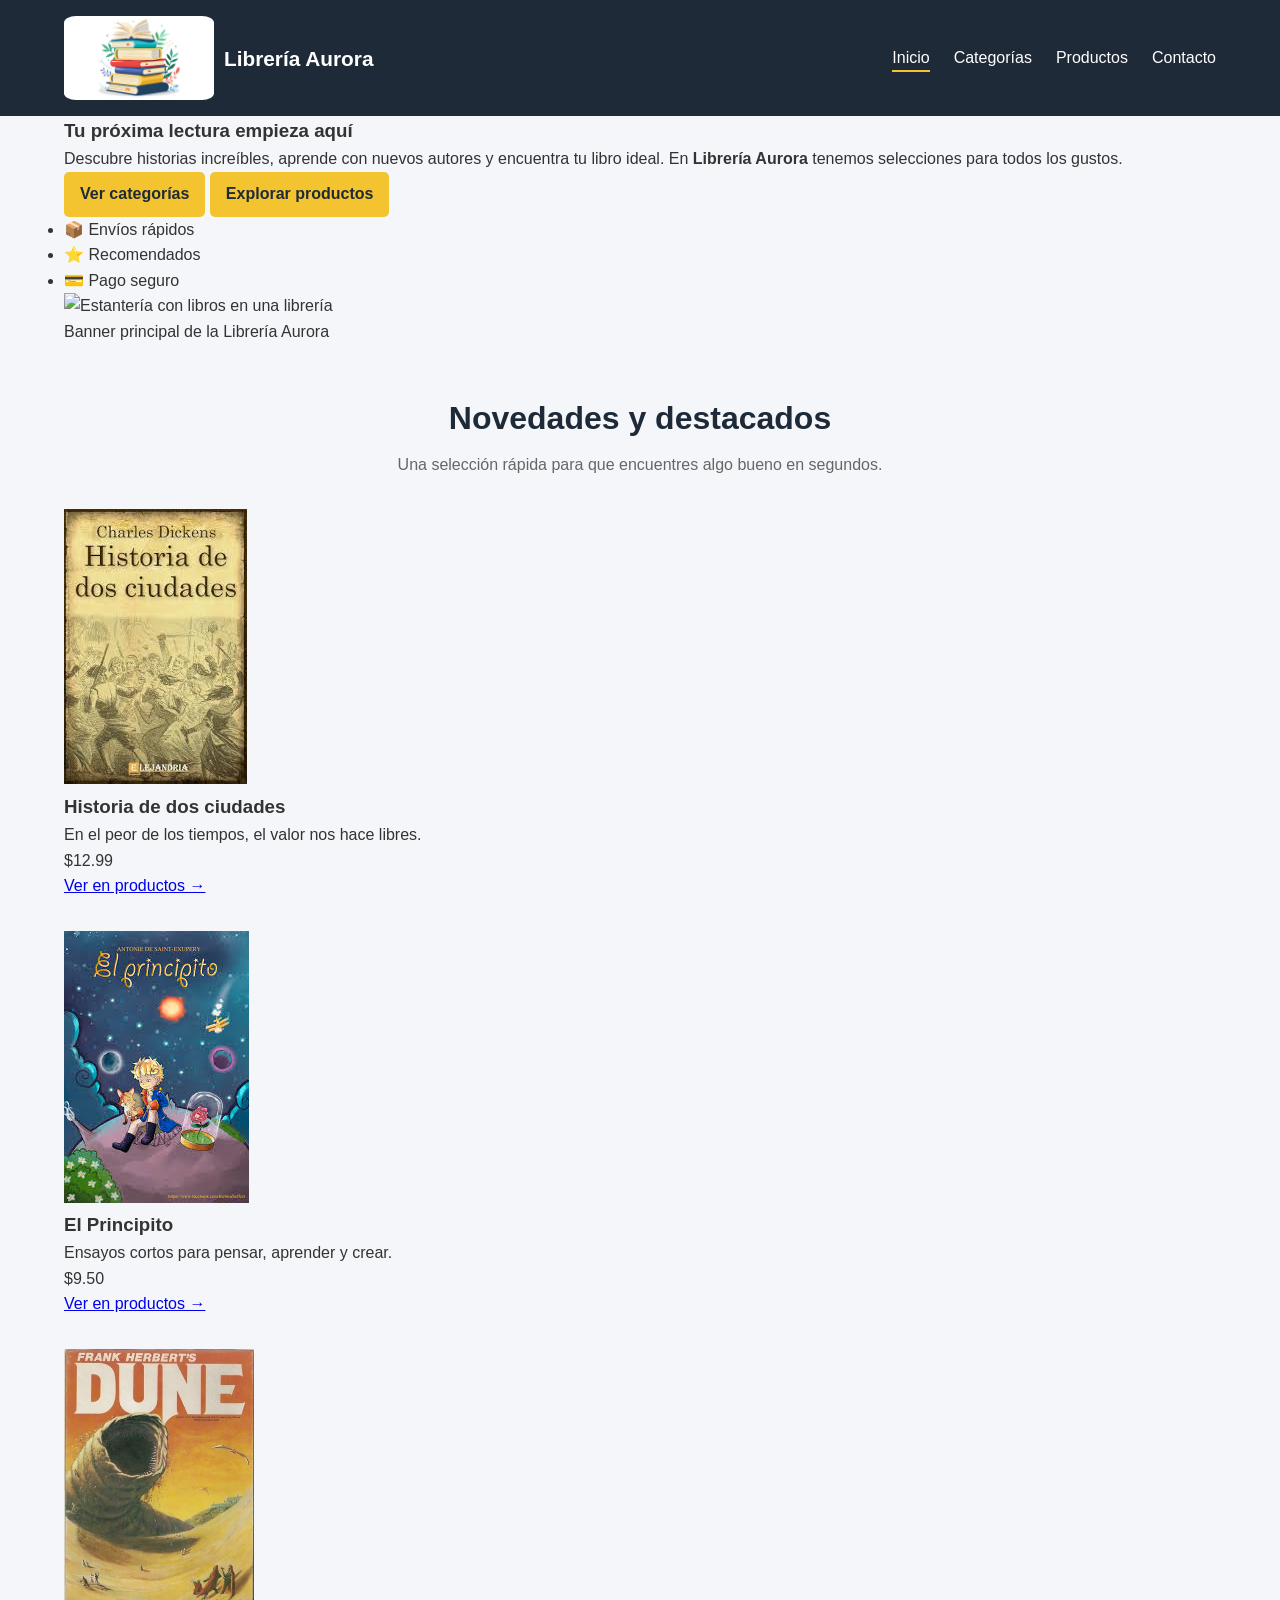
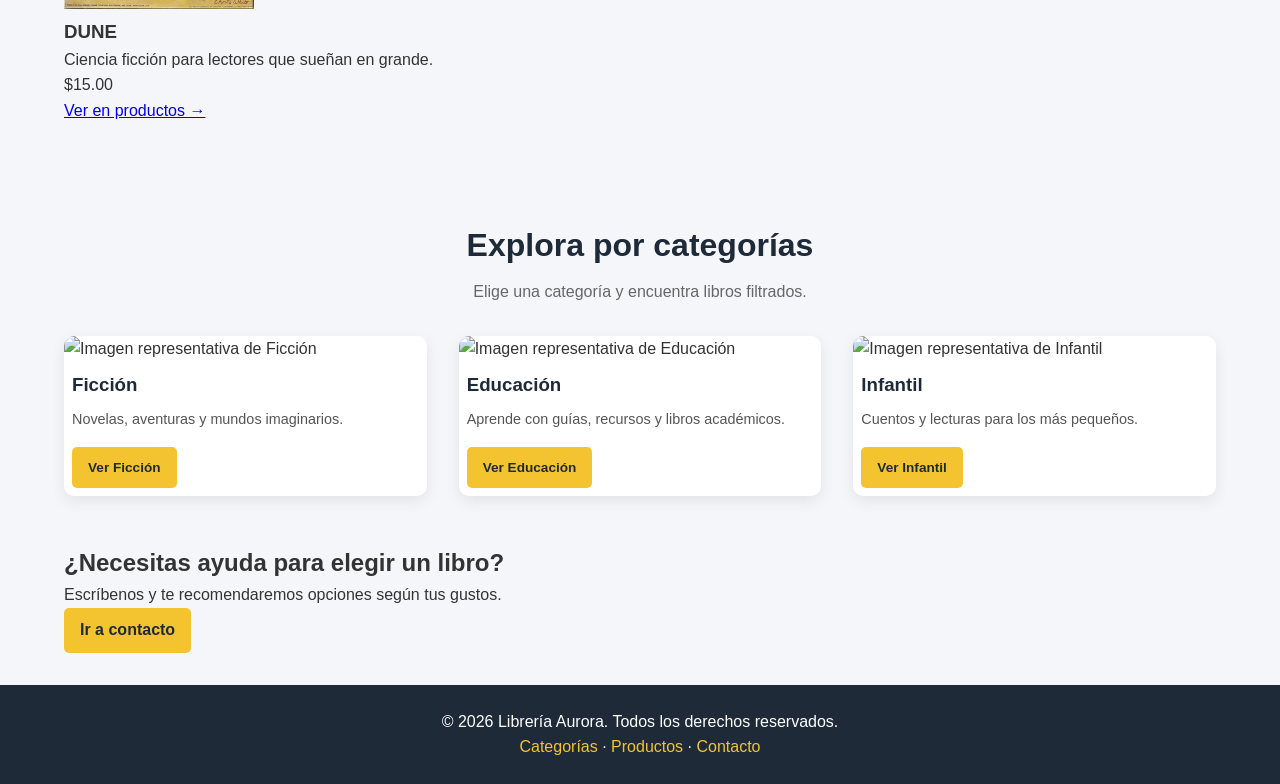
==== Proyecto-Final/index.html @ cc917394 "Add files via upload" ====
<!DOCTYPE html>
<html lang="es">
<head>
  <meta charset="UTF-8" />
  <meta name="viewport" content="width=device-width, initial-scale=1.0" />
  <title>Librería Aurora | Bienvenida</title>
  <link rel="stylesheet" href="assets/css/styles.css" />
</head>

<body>
  <header class="site-header">
    <div class="container header-content">
      <a class="brand" href="index.html" aria-label="Ir al inicio">
        <img src="assets/img/Logo librería.jpg" alt="Logo Librería Aurora" class="brand__logo">
        <span class="brand__name">Librería Aurora</span>
      </a>

      <nav class="nav" aria-label="Navegación principal">
        <ul class="nav__list">
          <li class="nav__item"><a class="nav__link is-active" href="index.html">Inicio</a></li>
          <li class="nav__item"><a class="nav__link" href="categorias.html">Categorías</a></li>
          <li class="nav__item"><a class="nav__link" href="productos.html">Productos</a></li>
          <li class="nav__item"><a class="nav__link" href="contacto.html">Contacto</a></li>
        </ul>
      </nav>
    </div>
  </header>

  <main>
    <!-- HERO / BANNER -->
    <section class="hero" aria-label="Sección principal">
      <div class="container hero__content">
        <article class="hero__text">
          <h1 class="hero__title">Tu próxima lectura empieza aquí</h1>
          <p class="hero__subtitle">
            Descubre historias increíbles, aprende con nuevos autores y encuentra tu libro ideal.
            En <strong>Librería Aurora</strong> tenemos selecciones para todos los gustos.
          </p>

          <div class="hero__actions">
            <a class="btn btn--primary" href="categorias.html">Ver categorías</a>
            <a class="btn btn--outline" href="productos.html">Explorar productos</a>
          </div>

          <ul class="hero__badges" aria-label="Beneficios de la tienda">
            <li class="badge">📦 Envíos rápidos</li>
            <li class="badge">⭐ Recomendados</li>
            <li class="badge">💳 Pago seguro</li>
          </ul>
        </article>

        <figure class="hero__media">
          <!-- Reemplaza la imagen por tu banner real -->
          <img
            src="assets/img/banners/banner-libreria.jpg"
            alt="Estantería con libros en una librería"
            class="hero__img"
          />
          <figcaption class="sr-only">Banner principal de la Librería Aurora</figcaption>
        </figure>
      </div>
    </section>

    <!-- SECCIÓN DESTACADOS -->
    <section class="section" aria-label="Sección de novedades y destacados">
      <div class="container">
        <header class="section__header">
          <h2 class="section__title">Novedades y destacados</h2>
          <p class="section__subtitle">
            Una selección rápida para que encuentres algo bueno en segundos.
          </p>
        </header>

        <div class="grid">
          <article class="card">
            <img
              class="card__img"
              src="assets/img/Portada historia de dos ciudades.jpg"
              alt="Portada del libro Historia de dos ciudades"
            />
            <div class="card__body">
              <h3 class="card__title">Historia de dos ciudades</h3>
              <p class="card__text">En el peor de los tiempos, el valor nos hace libres.</p>
              <p class="card__price">$12.99</p>
              <a class="card__link" href="productos.html">Ver en productos →</a>
            </div>
          </article>

          <article class="card">
            <img
              class="card__img"
              src="assets/img/Portada El principito.jpg"
              alt="Portada del libro El Principito"
            />
            <div class="card__body">
              <h3 class="card__title">El Principito</h3>
              <p class="card__text">Ensayos cortos para pensar, aprender y crear.</p>
              <p class="card__price">$9.50</p>
              <a class="card__link" href="productos.html">Ver en productos →</a>
            </div>
          </article>

          <article class="card">
            <img
              class="card__img"
              src="assets/img/Portada Dune.jpg" width="190px"
              alt="Portada del libro DUNE"
            />
            <div class="card__body">
              <h3 class="card__title">DUNE</h3>
              <p class="card__text">Ciencia ficción para lectores que sueñan en grande.</p>
              <p class="card__price">$15.00</p>
              <a class="card__link" href="productos.html">Ver en productos →</a>
            </div>
          </article>
        </div>
      </div>
    </section>

    <!-- SECCIÓN CATEGORÍAS RÁPIDAS -->
    <section class="section section--alt" aria-label="Categorías rápidas">
      <div class="container">
        <header class="section__header">
          <h2 class="section__title">Explora por categorías</h2>
          <p class="section__subtitle">Elige una categoría y encuentra libros filtrados.</p>
        </header>

        <div class="grid grid--3">
          <article class="category-card">
            <img
              class="category-card__img"
              src="assets/img/categorias/ficcion.jpg" 
              alt="Imagen representativa de Ficción"
            />
            <div class="category-card__body">
              <h3 class="category-card__title">Ficción</h3>
              <p class="category-card__text">Novelas, aventuras y mundos imaginarios.</p>
              <a class="btn btn--small" href="productos.html?cat=ficcion">Ver Ficción</a>
            </div>
          </article>

          <article class="category-card">
            <img
              class="category-card__img"
              src="assets/img/categorias/educacion.jpg"
              alt="Imagen representativa de Educación"
            />
            <div class="category-card__body">
              <h3 class="category-card__title">Educación</h3>
              <p class="category-card__text">Aprende con guías, recursos y libros académicos.</p>
              <a class="btn btn--small" href="productos.html?cat=educacion">Ver Educación</a>
            </div>
          </article>

          <article class="category-card">
            <img
              class="category-card__img"
              src="assets/img/categorias/infantil.jpg"
              alt="Imagen representativa de Infantil"
            />
            <div class="category-card__body">
              <h3 class="category-card__title">Infantil</h3>
              <p class="category-card__text">Cuentos y lecturas para los más pequeños.</p>
              <a class="btn btn--small" href="productos.html?cat=infantil">Ver Infantil</a>
            </div>
          </article>
        </div>
      </div>
    </section>

    <!-- CTA -->
    <section class="cta" aria-label="Llamado a la acción">
      <div class="container cta__content">
        <h2 class="cta__title">¿Necesitas ayuda para elegir un libro?</h2>
        <p class="cta__text">
          Escríbenos y te recomendaremos opciones según tus gustos.
        </p>
        <a class="btn btn--primary" href="contacto.html">Ir a contacto</a>
      </div>
    </section>
  </main>

  <footer class="site-footer">
    <div class="container footer-content">
      <p>© <span id="year"></span> Librería Aurora. Todos los derechos reservados.</p>
      <p class="footer-links">
        <a href="categorias.html">Categorías</a> ·
        <a href="productos.html">Productos</a> ·
        <a href="contacto.html">Contacto</a>
      </p>
    </div>
  </footer>

  <script>
    // Año automático (pequeño detalle bonito)
    document.getElementById("year").textContent = new Date().getFullYear();
  </script>
</body>
</html>
---- Proyecto-Final/assets/css/styles.css ----
* {
  margin: 0;
  padding: 0;
  box-sizing: border-box;
}

body {
  font-family: 'Segoe UI', Tahoma, sans-serif;
  line-height: 1.6;
  background-color: #f4f6f9;
  color: #333;
}

.container {
  width: 90%;
  max-width: 1200px;
  margin: auto;
}

.site-header {
  background-color: #1e2a38;
  padding: 1rem 0;
}

.header-content {
  display: flex;
  justify-content: space-between;
  align-items: center;
}

.brand {
  display: flex;
  align-items: center;
  text-decoration: none;
  color: white;
  font-size: 1.3rem;
  font-weight: bold;
}

.brand__logo {
  width: 150px;      
  height: auto;
  border-radius: 8%;
}

.brand__name{
  padding: 10px;
}

.nav__list {
  list-style: none;
  display: flex;
  gap: 1.5rem;
}

.nav__link {
  text-decoration: none;
  color: white;
  font-weight: 500;
  transition: color 0.3s ease;
}

.nav__link:hover {
  color: #f4c430;
}

.nav__link.is-active {
  border-bottom: 2px solid #f4c430;
  padding-bottom: 4px;
}

.section {
  padding: 3rem 0;
}

.section__header {
  text-align: center;
  margin-bottom: 2rem;
}

.section__title {
  font-size: 2rem;
  margin-bottom: 0.5rem;
  color: #1e2a38;
}

.section__subtitle {
  color: #666;
}

.grid {
  display: grid;
  gap: 2rem;
}

.grid--3 {
  grid-template-columns: repeat(auto-fit, minmax(280px, 1fr));
}


.category-card {
  background: white;
  border-radius: 10px;
  overflow: hidden;
  box-shadow: 0 5px 15px rgba(0,0,0,0.08);
  transition: transform 0.3s ease, box-shadow 0.3s ease;
}

.category-card:hover {
  transform: translateY(-5px);
  box-shadow: 0 8px 20px rgba(0,0,0,0.15);
}

.category-card__img {
  width: 100%;
  height: 200px;
  object-fit: cover;
}

.category-card__body {
  padding: 8px;
}

.category-card__title {
  margin-bottom: 0.5rem;
  color: #1e2a38;
}

.category-card__text {
  font-size: 0.9rem;
  margin-bottom: 1rem;
  color: #555;
}

.btn {
  display: inline-block;
  background-color: #f4c430;
  color: #1e2a38;
  padding: 0.6rem 1rem;
  border-radius: 5px;
  text-decoration: none;
  font-weight: bold;
  transition: background-color 0.3s ease;
}

.btn:hover {
  background-color: #ddb120;
}

.btn--small {
  font-size: 0.85rem;
}

.site-footer {
  background-color: #1e2a38;
  color: white;
  padding: 1.5rem 0;
  margin-top: 2rem;
}

.footer-content {
  text-align: center;
}

.footer-links a {
  color: #f4c430;
  text-decoration: none;
}

.footer-links a:hover {
  text-decoration: underline;
}

@media (max-width: 768px) {
  .header-content {
    flex-direction: column;
    align-items: flex-start;
    padding: 16px;
  }

  .nav__list {
    flex-direction: column;
    align-items: center;
  }

  .nav-link{
    width: 100%;
  }
}
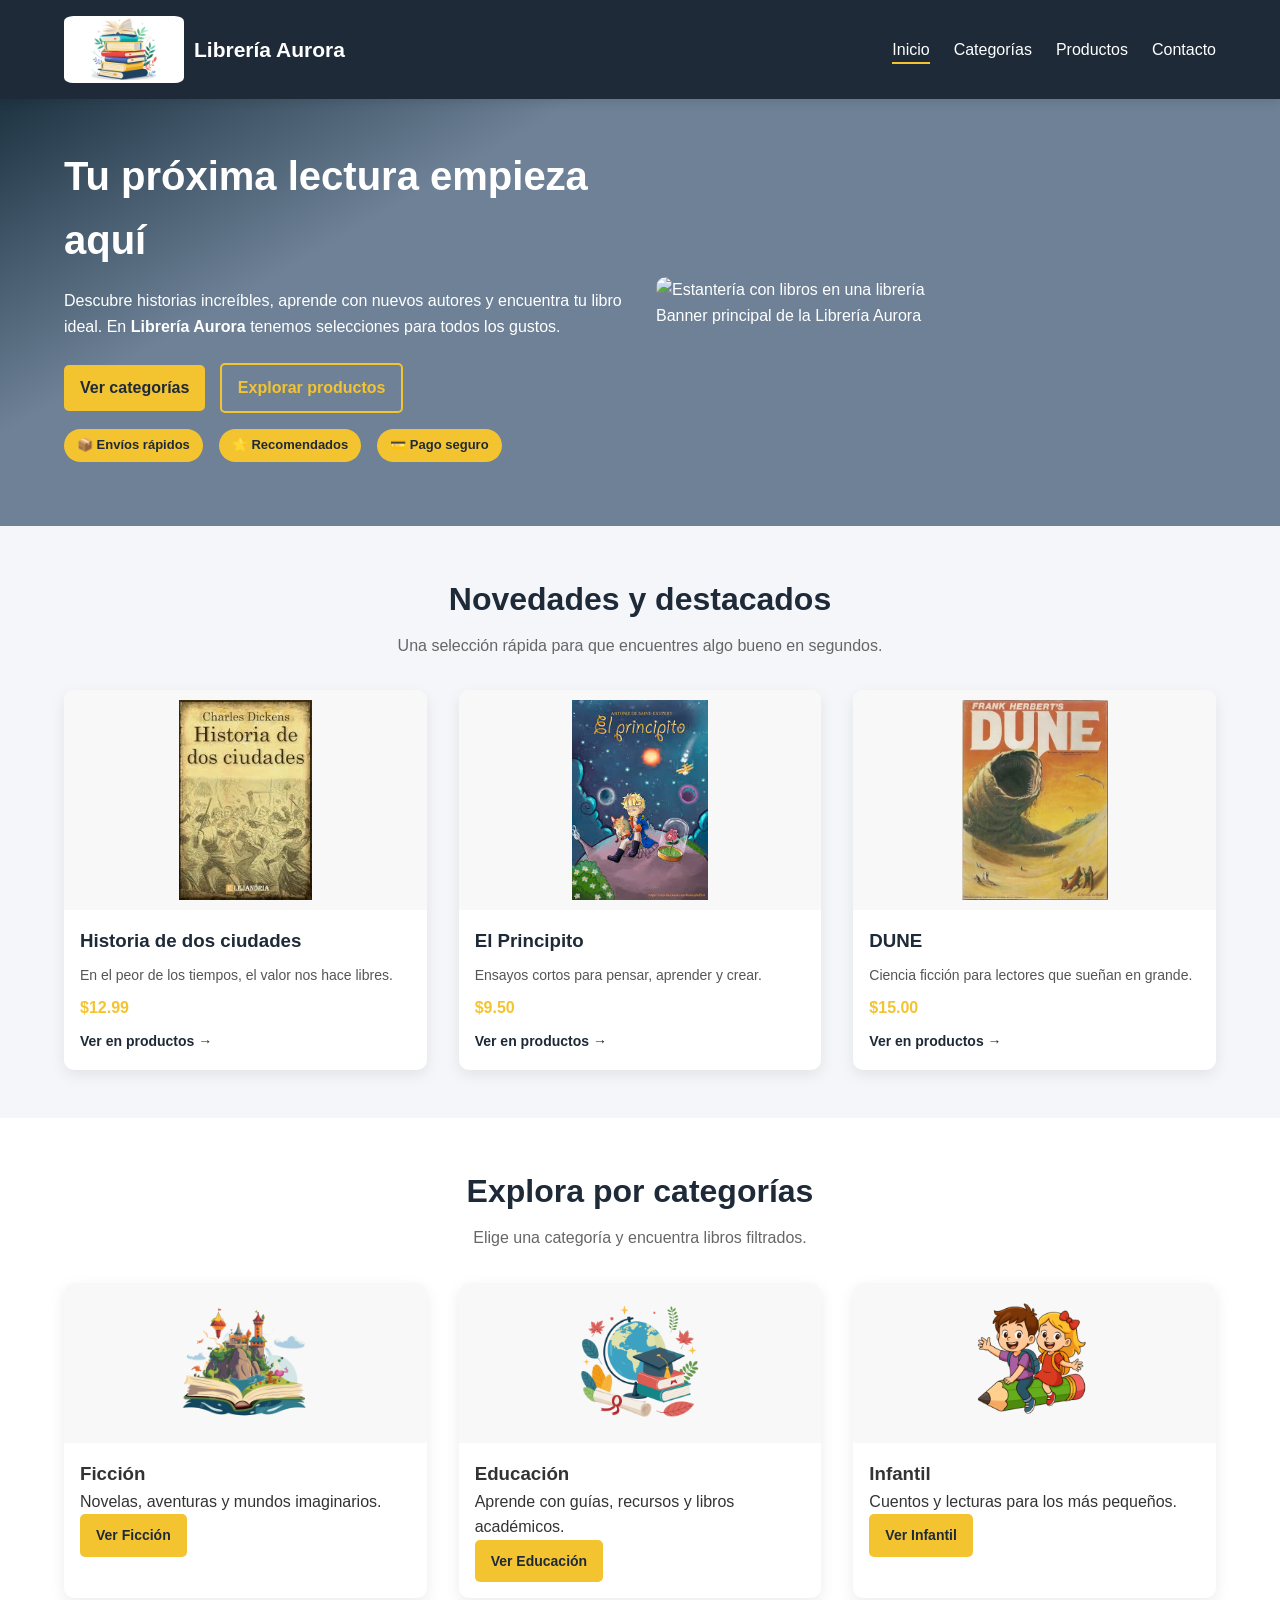
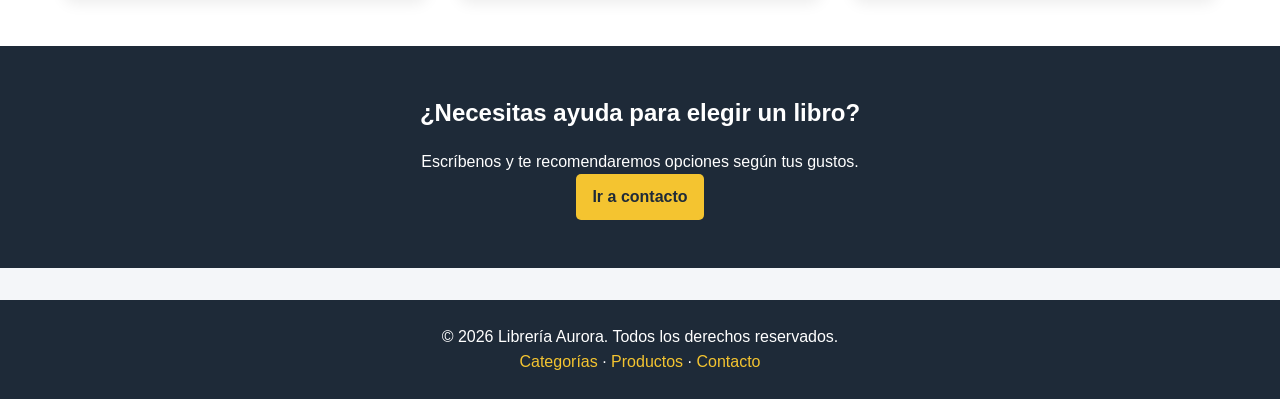
==== commit 19e86fc9: "Add files via upload Finalización proyecto" ====
--- a/Proyecto-Final/index.html
+++ b/Proyecto-Final/index.html
@@ -11,7 +11,7 @@
   <header class="site-header">
     <div class="container header-content">
       <a class="brand" href="index.html" aria-label="Ir al inicio">
-        <img src="assets/img/Logo librería.jpg" alt="Logo Librería Aurora" class="brand__logo">
+        <img src="assets/img/banners/Logo librería.jpg" alt="Logo Librería Aurora" class="brand__logo">
         <span class="brand__name">Librería Aurora</span>
       </a>
 
@@ -75,7 +75,7 @@
           <article class="card">
             <img
               class="card__img"
-              src="assets/img/Portada historia de dos ciudades.jpg"
+              src="assets/img/productos/Portada historia de dos ciudades.jpg"
               alt="Portada del libro Historia de dos ciudades"
             />
             <div class="card__body">
@@ -89,7 +89,7 @@
           <article class="card">
             <img
               class="card__img"
-              src="assets/img/Portada El principito.jpg"
+              src="assets/img/productos/Portada El principito.jpg"
               alt="Portada del libro El Principito"
             />
             <div class="card__body">
@@ -103,7 +103,7 @@
           <article class="card">
             <img
               class="card__img"
-              src="assets/img/Portada Dune.jpg" width="190px"
+              src="assets/img/productos/Portada Dune.jpg" width="190px"
               alt="Portada del libro DUNE"
             />
             <div class="card__body">
@@ -129,7 +129,7 @@
           <article class="category-card">
             <img
               class="category-card__img"
-              src="assets/img/categorias/ficcion.jpg" 
+              src="assets/img/categorias/ficcion.png" 
               alt="Imagen representativa de Ficción"
             />
             <div class="category-card__body">
@@ -142,7 +142,7 @@
           <article class="category-card">
             <img
               class="category-card__img"
-              src="assets/img/categorias/educacion.jpg"
+              src="assets/img/categorias/educacion.png" 
               alt="Imagen representativa de Educación"
             />
             <div class="category-card__body">
@@ -155,7 +155,7 @@
           <article class="category-card">
             <img
               class="category-card__img"
-              src="assets/img/categorias/infantil.jpg"
+              src="assets/img/categorias/infantil.png"
               alt="Imagen representativa de Infantil"
             />
             <div class="category-card__body">
--- a/Proyecto-Final/assets/css/styles.css
+++ b/Proyecto-Final/assets/css/styles.css
@@ -2,6 +2,10 @@
   margin: 0;
   padding: 0;
   box-sizing: border-box;
+}
+
+html, body {
+  overflow-x: hidden;
 }
 
 body {
@@ -9,6 +13,13 @@
   line-height: 1.6;
   background-color: #f4f6f9;
   color: #333;
+  padding-top: 80px; 
+}
+
+img {
+  max-width: 100%;
+  height: auto;
+  display: block;
 }
 
 .container {
@@ -19,7 +30,13 @@
 
 .site-header {
   background-color: #1e2a38;
-  padding: 1rem 0;
+  padding: 16px 0;
+  box-shadow: 0 3px 10px rgba(0,0,0,0.1);
+  position: fixed;
+  top: 0;
+  left: 0;
+  width: 100%;
+  z-index: 1000;
 }
 
 .header-content {
@@ -33,31 +50,30 @@
   align-items: center;
   text-decoration: none;
   color: white;
-  font-size: 1.3rem;
+  font-size: 21px;
   font-weight: bold;
 }
 
 .brand__logo {
-  width: 150px;      
-  height: auto;
+  width: 120px;
   border-radius: 8%;
 }
 
-.brand__name{
+.brand__name {
   padding: 10px;
 }
 
 .nav__list {
   list-style: none;
   display: flex;
-  gap: 1.5rem;
+  gap: 24px;
 }
 
 .nav__link {
   text-decoration: none;
   color: white;
   font-weight: 500;
-  transition: color 0.3s ease;
+  transition: 0.3s;
 }
 
 .nav__link:hover {
@@ -69,18 +85,76 @@
   padding-bottom: 4px;
 }
 
+.hero {
+  background: linear-gradient(150deg, #182f3d, #6e8197 30%);
+  color: white;
+  padding: 64px 0;
+}
+
+.hero__content {
+  display: flex;
+  align-items: center;
+  gap: 32px;
+}
+
+.hero__text {
+  flex: 1;
+}
+
+.hero__title {
+  font-size: 40px;
+  margin-bottom: 16px;
+}
+
+.hero__subtitle {
+  margin-bottom: 24px;
+}
+
+.hero__actions {
+  margin-bottom: 16px;
+}
+
+.hero__badges {
+  list-style: none;
+  display: flex;
+  gap: 16px;
+  margin-top: 16px;
+}
+
+.badge {
+  background-color: #f4c430;
+  color: #1e2a38;
+  padding: 6px 13px;
+  border-radius: 20px;
+  font-size: 13px;
+  font-weight: bold;
+}
+
+.hero__media {
+  flex: 1;
+}
+
+.hero__img {
+  width: 100%;
+  border-radius: 10px;
+}
+
 .section {
-  padding: 3rem 0;
+  padding: 48px 0;
+}
+
+.section--alt {
+  background-color: #ffffff;
 }
 
 .section__header {
   text-align: center;
-  margin-bottom: 2rem;
+  margin-bottom: 32px;
 }
 
 .section__title {
-  font-size: 2rem;
-  margin-bottom: 0.5rem;
+  font-size: 32px;
+  margin-bottom: 8px;
   color: #1e2a38;
 }
 
@@ -90,20 +164,69 @@
 
 .grid {
   display: grid;
-  gap: 2rem;
-}
-
-.grid--3 {
+  gap: 32px;
   grid-template-columns: repeat(auto-fit, minmax(280px, 1fr));
 }
 
+.card {
+  background: white;
+  border-radius: 10px;
+  overflow: hidden;
+  box-shadow: 0 5px 15px rgba(0,0,0,0.08);
+  transition: 0.3s;
+}
+
+.card:hover {
+  transform: translateY(-5px);
+  box-shadow: 0 10px 25px rgba(0,0,0,0.15);
+}
+
+.card__img {
+  width: 100%;
+  height: 220px;
+  object-fit: contain;
+  background-color: #f8f8f8;
+  padding: 10px;
+}
+
+.card__body {
+  padding: 16px;
+}
+
+.card__title {
+  margin-bottom: 8px;
+  color: #1e2a38;
+}
+
+.card__text {
+  font-size: 14px;
+  margin-bottom: 8px;
+  color: #555;
+}
+
+.card__price {
+  font-weight: bold;
+  color: #f4c430;
+  margin-bottom: 8px;
+}
+
+.card__link {
+  text-decoration: none;
+  font-size: 14px;
+  color: #1e2a38;
+  font-weight: bold;
+}
+
+.card__link:hover {
+  text-decoration: underline;
+}
 
 .category-card {
   background: white;
   border-radius: 10px;
   overflow: hidden;
   box-shadow: 0 5px 15px rgba(0,0,0,0.08);
-  transition: transform 0.3s ease, box-shadow 0.3s ease;
+  transition: 0.3s;
 }
 
 .category-card:hover {
@@ -113,49 +236,63 @@
 
 .category-card__img {
   width: 100%;
-  height: 200px;
-  object-fit: cover;
+  height: 160px;
+  object-fit: contain;
+  background-color: #f8f8f8;
+  padding: 15px;
 }
 
 .category-card__body {
-  padding: 8px;
-}
-
-.category-card__title {
-  margin-bottom: 0.5rem;
-  color: #1e2a38;
-}
-
-.category-card__text {
-  font-size: 0.9rem;
-  margin-bottom: 1rem;
-  color: #555;
+  padding: 16px;
 }
 
 .btn {
   display: inline-block;
   background-color: #f4c430;
   color: #1e2a38;
-  padding: 0.6rem 1rem;
+  padding: 10px 16px;
   border-radius: 5px;
   text-decoration: none;
   font-weight: bold;
-  transition: background-color 0.3s ease;
+  transition: 0.3s;
 }
 
 .btn:hover {
   background-color: #ddb120;
 }
 
+.btn--outline {
+  background: transparent;
+  border: 2px solid #f4c430;
+  color: #f4c430;
+  margin-left: 10px;
+}
+
+.btn--outline:hover {
+  background-color: #f4c430;
+  color: #1e2a38;
+}
+
 .btn--small {
-  font-size: 0.85rem;
+  font-size: 14px;
+}
+
+.cta {
+  background-color: #1e2a38;
+  color: white;
+  text-align: center;
+  padding: 48px 0;
+}
+
+.cta__title {
+  margin-bottom: 16px;
 }
 
 .site-footer {
   background-color: #1e2a38;
   color: white;
-  padding: 1.5rem 0;
-  margin-top: 2rem;
+  padding: 24px 0;
+  margin-top: 32px;
 }
 
 .footer-content {
@@ -172,18 +309,57 @@
 }
 
 @media (max-width: 768px) {
+
   .header-content {
     flex-direction: column;
-    align-items: flex-start;
-    padding: 16px;
+    align-items: center;
+    text-align: center;
+    gap: 16px;
+  }
+
+  .brand {
+    flex-direction: column;
+  }
+
+  .brand__logo {
+    width: 100px;
   }
 
   .nav__list {
     flex-direction: column;
+    width: 100%;
+    gap: 8px;
+  }
+
+  .nav__item {
+    width: 100%;
+  }
+
+  .nav__link {
+    display: block;
+    width: 100%;
+    padding: 8px;
+  }
+
+  .hero__content {
+    flex-direction: column;
+    text-align: center;
+  }
+
+  .hero__title {
+    font-size: 29px;
+  }
+
+  .hero__badges {
+    flex-direction: column;
     align-items: center;
   }
 
-  .nav-link{
-    width: 100%;
-  }
-}
+  .card__img {
+    height: 200px;
+  }
+
+  .cta__title {
+    font-size: 24px;
+  }
+}
